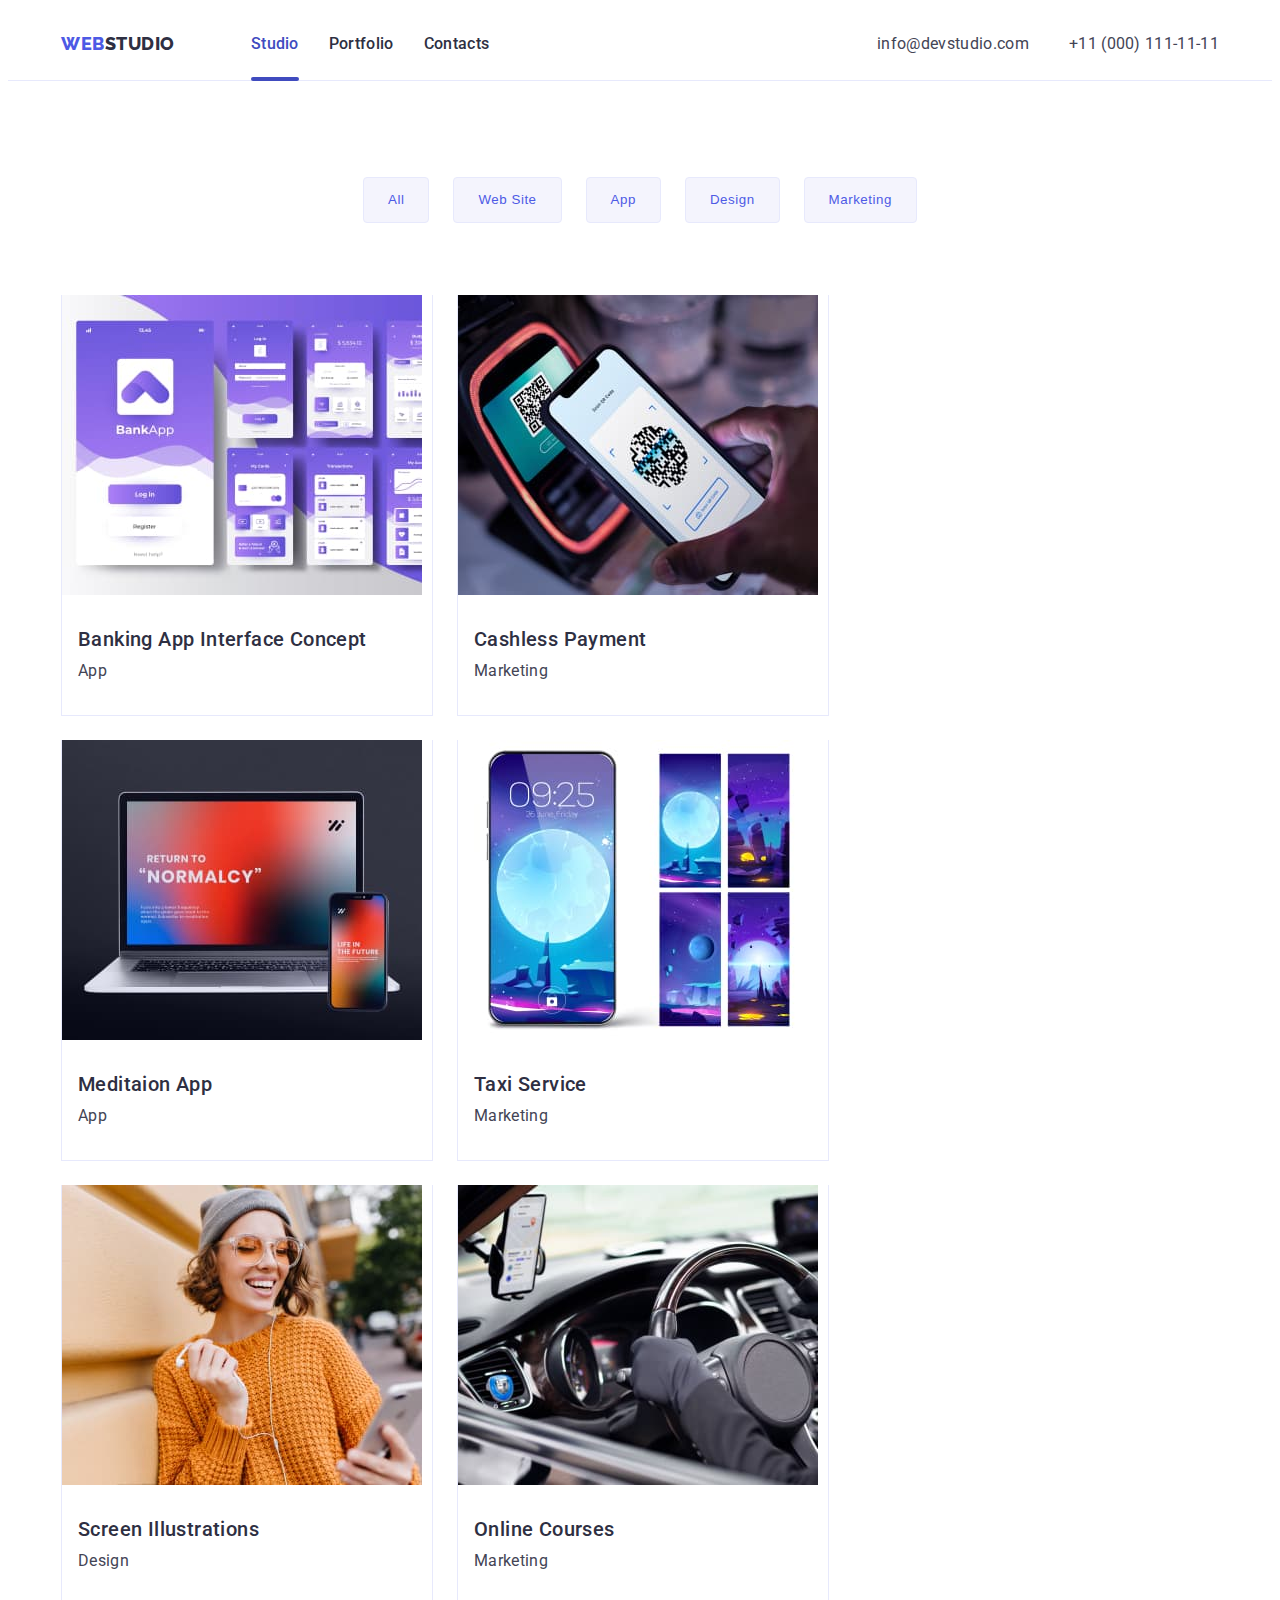
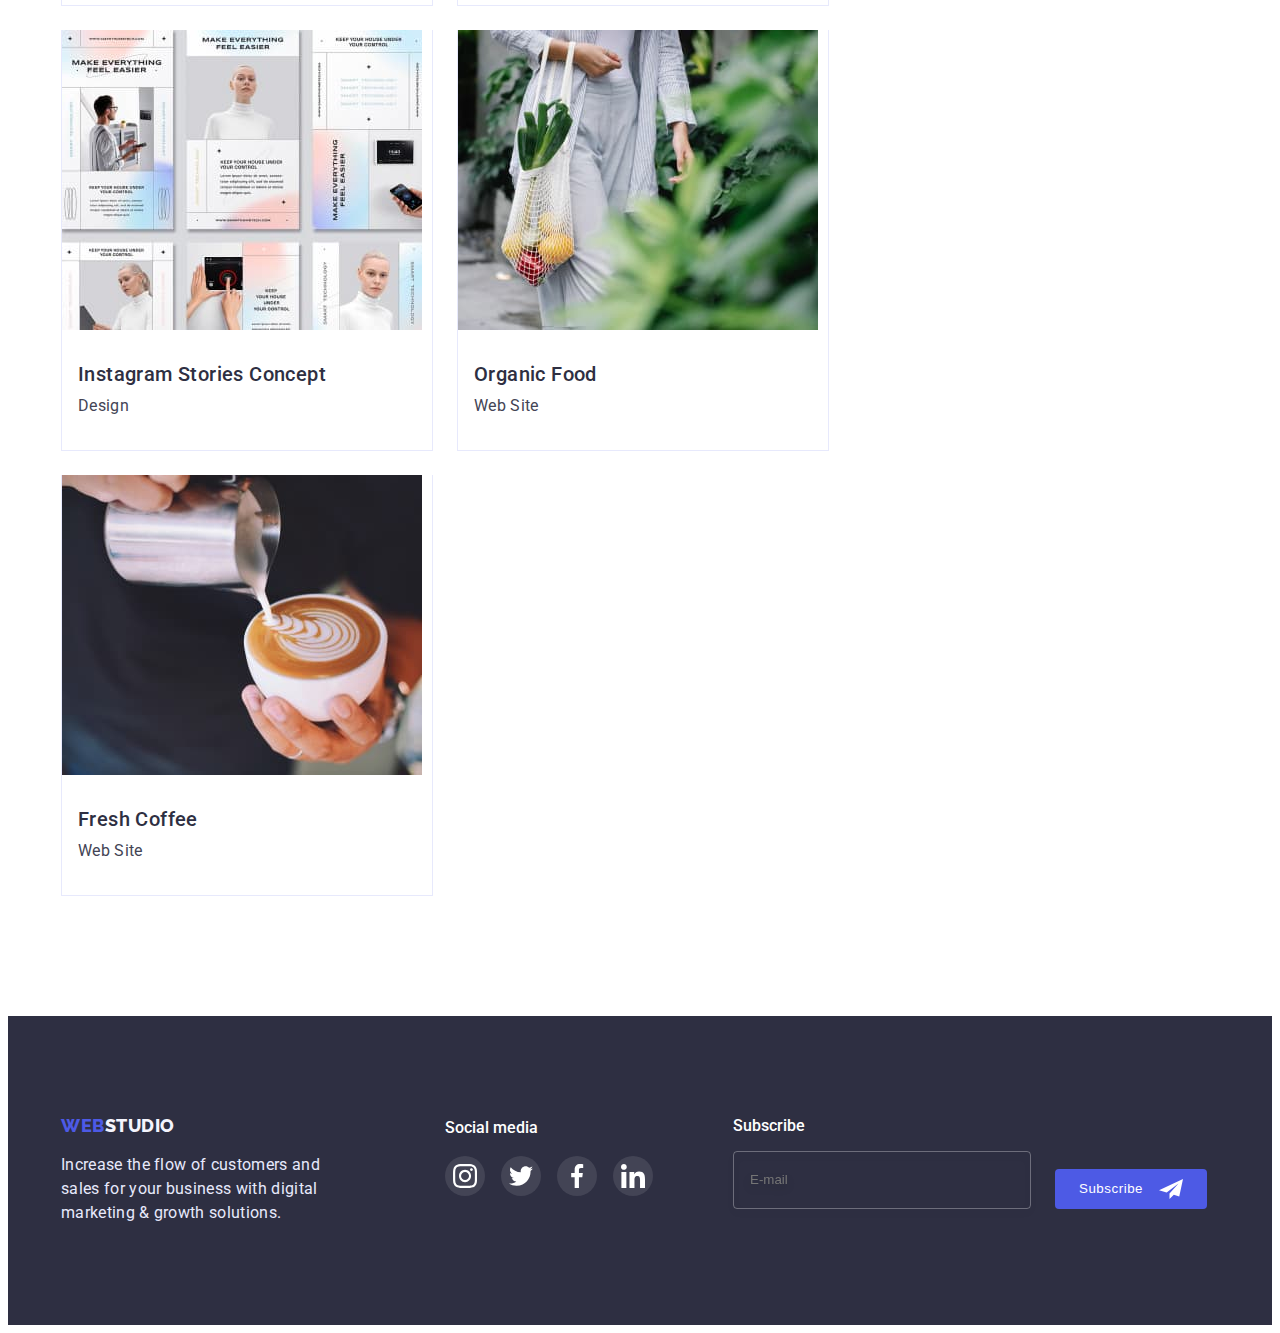
==== portfolio.html @ 4facdc1c "responsive" ====
<!DOCTYPE html>
<html lang="en">
  <head>
    <meta charset="UTF-8" />
    <meta http-equiv="X-UA-Compatible" content="IE=edge" />
    <meta name="viewport" content="width=device-width, initial-scale=1.0" />
    <title>Document</title>
    <!-- MODERN NORMALIZE -->
    <link
      rel="stylesheet"
      href="https://cdnjs.cloudflare.com/ajax/libs/modern-normalize/1.1.0/modern-normalize.min.css"
      integrity="sha512-wpPYUAdjBVSE4KJnH1VR1HeZfpl1ub8YT/NKx4PuQ5NmX2tKuGu6U/JRp5y+Y8XG2tV+wKQpNHVUX03MfMFn9Q=="
      crossorigin="anonymous"
      referrerpolicy="no-referrer"
    />
    <!-- FONTS -->
    <link rel="preconnect" href="https://fonts.googleapis.com" />
    <link rel="preconnect" href="https://fonts.gstatic.com" crossorigin />
    <link
      href="https://fonts.googleapis.com/css2?family=Raleway:wght@800&family=Roboto:wght@400;500;700&display=swap"
      rel="stylesheet"
    />
    <!-- CUSTOM STYLE -->
    <link rel="stylesheet" href="css/style.css" />
  </head>
  <body>
    <!-- Header section -->
    <header class="page-header">
      <div class="header-container container">
        <nav class="page-nav">
          <a class="page-logo link" href="./index.html">
            <span class="page-logo-web">WEB</span>STUDIO
          </a>
          <ul class="menu list">
            <li class="menu-item">
              <a class="menu-link current link" href="./index.html">Studio</a>
            </li>
            <li class="menu-item">
              <a class="menu-link link" href="./portfolio.html">Portfolio</a>
            </li>
            <li class="menu-item">
              <a class="menu-link link" href="">Contacts</a>
            </li>
          </ul>
        </nav>
        <address class="contacts">
          <ul class="contacts-list list">
            <li class="contacts-item">
              <a class="contacts-link link" href="mailto:info@devstudio.com"
                >info@devstudio.com</a
              >
            </li>
            <li class="contacts-item">
              <a class="contacts-link link" href="tel:+110001111111"
                >+11 (000) 111-11-11</a
              >
            </li>
          </ul>
        </address>
        <button
          class="menu-toggle js-open-menu"
          aria-expanded="false"
          aria-controls="mobile-menu"
        >
          <svg class="icon" width="32" height="22">
            <use href="./images/icons.svg#icon-menu-hamburger"></use>
          </svg>
        </button>
      </div>
    </header>
    <!-- Main section -->
    <main>
      <!-- Filters -->
      <section class="filters-menu section">
        <div class="container">
          <h1 class="visually-hidden">Portfolio</h1>
          <ul class="filters-list list">
            <li class="filters-item">
              <button class="filters-btn" type="button">All</button>
            </li>
            <li class="filters-item">
              <button class="filters-btn" type="button">Web Site</button>
            </li>
            <li class="filters-item">
              <button class="filters-btn" type="button">App</button>
            </li>
            <li class="filters-item">
              <button class="filters-btn" type="button">Design</button>
            </li>
            <li class="filters-item">
              <button class="filters-btn" type="button">Marketing</button>
            </li>
          </ul>
          <!-- Portfolio -->
          <ul class="portfolio-list list">
            <li class="portfolio-item">
              <a href="" class="portfolio-link link">
                <div class="portfolio-card-thumb">
                  <img
                    class="portfolio-img"
                    src="./images/row-images/row-1/img-1.jpg"
                    alt="Pages of bank app interface"
                    width="360"
                    height="300"
                  />
                  <p class="overlay-text text">
                    14 Stylish and User-Friendly App Design Concepts · Task
                    Manager App · Calorie Tracker App · Exotic Fruit Ecommerce
                    App · Cloud Storage App
                  </p>
                </div>
                <div class="portfolio-card-content">
                  <h2 class="portfolio-card-heading section-subtitle">
                    Banking App Interface Concept
                  </h2>
                  <p class="portfolio-card-text text">App</p>
                </div>
              </a>
            </li>
            <li class="portfolio-item">
              <a href="" class="portfolio-link link">
                <div class="portfolio-card-thumb">
                  <img
                    class="portfolio-img"
                    src="./images/row-images/row-1/img-2.jpg"
                    alt="Smartphone"
                    width="360"
                    height="300"
                  />
                  <p class="overlay-text text">
                    14 Stylish and User-Friendly App Design Concepts · Task
                    Manager App · Calorie Tracker App · Exotic Fruit Ecommerce
                    App · Cloud Storage App
                  </p>
                </div>
                <div class="portfolio-card-content">
                  <h2 class="portfolio-card-heading section-subtitle">
                    Cashless Payment
                  </h2>
                  <p class="portfolio-card-text text">Marketing</p>
                </div>
              </a>
            </li>
            <li class="portfolio-item">
              <a href="" class="portfolio-link link">
                <div class="portfolio-card-thumb">
                  <img
                    class="portfolio-img"
                    src="./images/row-images/row-1/img-3.jpg"
                    alt="Notebook"
                    width="360"
                    height="300"
                  />
                  <p class="overlay-text text">
                    14 Stylish and User-Friendly App Design Concepts · Task
                    Manager App · Calorie Tracker App · Exotic Fruit Ecommerce
                    App · Cloud Storage App
                  </p>
                </div>
                <div class="portfolio-card-content">
                  <h2 class="portfolio-card-heading section-subtitle">
                    Meditaion App
                  </h2>
                  <p class="portfolio-card-text text">App</p>
                </div>
              </a>
            </li>
            <li class="portfolio-item">
              <a href="" class="portfolio-link link">
                <div class="portfolio-card-thumb">
                  <img
                    class="portfolio-img"
                    src="./images/row-images/row-2/img-1.jpg"
                    alt="The front panel of the car"
                    width="360"
                    height="300"
                  />
                  <p class="overlay-text text">
                    14 Stylish and User-Friendly App Design Concepts · Task
                    Manager App · Calorie Tracker App · Exotic Fruit Ecommerce
                    App · Cloud Storage App
                  </p>
                </div>
                <div class="portfolio-card-content">
                  <h2 class="portfolio-card-heading section-subtitle">
                    Taxi Service
                  </h2>
                  <p class="portfolio-card-text text">Marketing</p>
                </div>
              </a>
            </li>
            <li class="portfolio-item">
              <a href="" class="portfolio-link link">
                <div class="portfolio-card-thumb">
                  <img
                    class="portfolio-img"
                    src="./images/row-images/row-2/img-2.jpg"
                    alt="Screen themes"
                    width="360"
                    height="300"
                  />
                  <p class="overlay-text text">
                    14 Stylish and User-Friendly App Design Concepts · Task
                    Manager App · Calorie Tracker App · Exotic Fruit Ecommerce
                    App · Cloud Storage App
                  </p>
                </div>
                <div class="portfolio-card-content">
                  <h2 class="portfolio-card-heading section-subtitle">
                    Screen Illustrations
                  </h2>
                  <p class="portfolio-card-text text">Design</p>
                </div>
              </a>
            </li>
            <li class="portfolio-item">
              <a href="" class="portfolio-link link">
                <div class="portfolio-card-thumb">
                  <img
                    class="portfolio-img"
                    src="./images/row-images/row-2/img-3.jpg"
                    alt="Girl"
                    width="360"
                    height="300"
                  />
                  <p class="overlay-text text">
                    14 Stylish and User-Friendly App Design Concepts · Task
                    Manager App · Calorie Tracker App · Exotic Fruit Ecommerce
                    App · Cloud Storage App
                  </p>
                </div>
                <div class="portfolio-card-content">
                  <h2 class="portfolio-card-heading section-subtitle">
                    Online Courses
                  </h2>
                  <p class="portfolio-card-text text">Marketing</p>
                </div>
              </a>
            </li>
            <li class="portfolio-item">
              <a href="" class="portfolio-link link">
                <div class="portfolio-card-thumb">
                  <img
                    class="portfolio-img"
                    src="./images/row-images/row-3/img-1.jpg"
                    alt="Instagram Stories Concept"
                    width="360"
                    height="300"
                  />
                  <p class="overlay-text text">
                    14 Stylish and User-Friendly App Design Concepts · Task
                    Manager App · Calorie Tracker App · Exotic Fruit Ecommerce
                    App · Cloud Storage App
                  </p>
                </div>
                <div class="portfolio-card-content">
                  <h2 class="portfolio-card-heading section-subtitle">
                    Instagram Stories Concept
                  </h2>
                  <p class="portfolio-card-text text">Design</p>
                </div>
              </a>
            </li>
            <li class="portfolio-item">
              <a href="" class="portfolio-link link">
                <div class="portfolio-card-thumb">
                  <img
                    class="portfolio-img"
                    src="./images/row-images/row-3/img-2.jpg"
                    alt="Woman with groceries"
                    width="360"
                    height="300"
                  />
                  <p class="overlay-text text">
                    14 Stylish and User-Friendly App Design Concepts · Task
                    Manager App · Calorie Tracker App · Exotic Fruit Ecommerce
                    App · Cloud Storage App
                  </p>
                </div>
                <div class="portfolio-card-content">
                  <h2 class="portfolio-card-heading section-subtitle">
                    Organic Food
                  </h2>
                  <p class="portfolio-card-text text">Web Site</p>
                </div>
              </a>
            </li>
            <li class="portfolio-item">
              <a href="" class="portfolio-link link">
                <div class="portfolio-card-thumb">
                  <img
                    class="portfolio-img"
                    src="./images/row-images/row-3/img-3.jpg"
                    alt="Latte art"
                    width="360"
                    height="300"
                  />
                  <p class="overlay-text text">
                    14 Stylish and User-Friendly App Design Concepts · Task
                    Manager App · Calorie Tracker App · Exotic Fruit Ecommerce
                    App · Cloud Storage App
                  </p>
                </div>
                <div class="portfolio-card-content">
                  <h2 class="portfolio-card-heading section-subtitle">
                    Fresh Coffee
                  </h2>
                  <p class="portfolio-card-text text">Web Site</p>
                </div>
              </a>
            </li>
          </ul>
        </div>
      </section>
    </main>
    <!-- Footer section -->
    <footer class="footer">
      <div class="footer-section container">
        <div class="logo">
          <a class="footer-logo link" href="./index.html">
            <span class="footer-logo-web">WEB</span>STUDIO
          </a>
          <p class="footer-text">
            Increase the flow of customers and sales for your business with
            digital marketing & growth solutions.
          </p>
        </div>
        <div class="social-media">
          <h2 class="footer-subheader">Social media</h2>
          <ul class="footer-list list">
            <li class="footer-item">
              <a class="footer-link link" href="">
                <svg class="footer-icon" width="24" height="24">
                  <use href="./images/icons.svg#icon-instagram"></use>
                </svg>
              </a>
            </li>
            <li class="footer-item">
              <a class="footer-link link" href="">
                <svg class="footer-icon" width="24" height="24">
                  <use href="./images/icons.svg#icon-twitter"></use>
                </svg>
              </a>
            </li>
            <li class="footer-item">
              <a class="footer-link link" href="">
                <svg class="footer-icon" width="24" height="24">
                  <use href="./images/icons.svg#icon-facebook"></use>
                </svg>
              </a>
            </li>
            <li class="footer-item">
              <a class="footer-link link" href="">
                <svg class="footer-icon" width="24" height="24">
                  <use href="./images/icons.svg#icon-linkedin"></use>
                </svg>
              </a>
            </li>
          </ul>
        </div>
        <div class="subscribe">
          <form class="footer-form">
            <label class="footer-label" for="footer-email"
              >Subscribe
              <input
                class="footer-input"
                type="text"
                name="email"
                placeholder="E-mail"
                id="footer-email"
              />
            </label>
            <button class="footer-submit" type="submit">
              Subscribe
              <svg class="footer-submit-icon" width="24" height="24">
                <use href="./images/icons.svg#icon-telegram"></use>
              </svg>
            </button>
          </form>
        </div>
      </div>
    </footer>
  </body>
</html>
---- css/style.css ----
:root {
  --primary-brand: #4d5ae5;
  --pressed-state: #404bbf;
  --dark: #2e2f42;
  --success: #31d0aa;
  --success-75: hsla(166, 63%, 50%, 75%);
  --success-50: hsla(166, 63%, 50%, 50%);
  --success-10: hsla(166, 63%, 50%, 10%);
  --text: #434455;
  --subtle-text: #8e8f99;
  --accent: #e7e9fc;
  --light: #f4f4fd;
  --modal-overlay: #2e2f4266;
  --hero-background: #2e2f42b2;
  --white: #ffffff;
  --card-set-gap: 24px;
  --transition-duration: 250ms;
  --transition-timing-function: cubic-bezier(0.4, 0, 0.2, 1);
  --mb-screen: 480px;
  --tb-screen: 768px;
  --dt-screen: 1200px;
}

/**
  |============================
  | reset start
  |============================
*/

h1,
h2,
h3,
h4,
h5,
h6,
p {
  margin: 0;
}

ul,
ol {
  margin-top: 0;
  margin-bottom: 0;
  padding-left: 0;
}

img {
  display: block;
  max-width: 100%;
  height: auto;

  object-fit: cover;
  object-position: center;
}

.visually-hidden {
  position: absolute;
  width: 1px;
  height: 1px;
  margin: -1px;
  border: 0;
  padding: 0;
  white-space: nowrap;
  clip-path: inset(100%);
  clip: rect(0 0 0 0);
  overflow: hidden;
}

/**
  |============================
  | reset end
  |============================
*/

.section {
  padding-top: 96px;
  padding-bottom: 96px;
}

@media screen and (min-width: 1200px) {
  .section {
    padding-top: 120px;
    padding-bottom: 120px;
  }
}

.container {
  min-width: 320px;
  max-width: 428px;
  padding: 0 15px;
  margin: 0 auto;
}

@media screen and (min-width: 768px) {
  .container {
    max-width: 768px;
  }
}

@media screen and (min-width: 1200px) {
  .container {
    max-width: 1158px;
  }
}
.list {
  list-style: none;
}

.link {
  text-decoration: none;
}

body {
  font-family: "Roboto", sans-serif;
  color: var(--text);
  background-color: var(--white);
  font-size: 16px;
}

/**
  |============================
  | Header section
  |============================
*/

.page-header {
  border-bottom: 1px solid #e7e9fc;
}

.header-container {
  display: flex;
  align-items: center;
}

.page-nav {
  display: flex;
  align-items: center;
  margin-right: auto;
}

.page-logo {
  font-family: "Raleway", sans-serif;
  font-weight: 800;
  font-size: 18px;
  line-height: 1.16;

  letter-spacing: 0.03em;
  text-transform: uppercase;
  margin-right: 76px;

  color: var(--dark);
}

@media screen and (min-width: 768px) and (max-width: 1199px) {
  .page-logo {
    margin-right: 120px;
  }
}

@media screen and (min-width: 1200px) {
  .page-logo {
    line-height: calc(24 / 18);
  }
}

.page-logo-web {
  color: var(--primary-brand);
}

.menu {
  display: flex;
  gap: 30px;
}

@media screen and (min-width: 768px) and (max-width: 1199px) {
  .menu {
    gap: 40px;
  }
}

.menu-link {
  position: relative;
  display: block;
  padding-top: 24px;
  padding-bottom: 24px;
  font-weight: 500;

  line-height: 1.5;

  letter-spacing: 0.02em;

  color: var(--dark);

  transition: color var(--transition-duration) var(--transition-timing-function);
}
.menu-link:focus,
.menu-link:hover {
  color: var(--pressed-state);
}

.menu-link.current {
  color: var(--pressed-state);
}

.menu-link.current::after {
  content: "";
  position: absolute;
  display: block;

  width: 100%;
  height: 4px;
  bottom: -1px;

  background-color: var(--pressed-state);
  border-radius: 2px;
}

@media screen and (max-width: 767px) {
  .menu {
    display: none;
  }
  .contacts {
    display: none;
  }
}

.contacts-list {
  display: flex;
  align-items: center;
  /* gap: 40px; */
}

@media screen and (min-width: 768px) and (max-width: 1199px) {
  .contacts-list {
    flex-direction: column;
    gap: 4px;
  }
}

@media screen and (min-width: 1200px) {
  .contacts-list {
    display: flex;
    align-items: center;
    gap: 40px;
  }
}

.contacts-link {
  line-height: 1.5;
  font-style: normal;

  letter-spacing: 0.02em;

  color: var(--text);
  transition: color var(--transition-duration) var(--transition-timing-function);
}

@media screen and (min-width: 768px) and (max-width: 1199px) {
  .contacts-link {
    font-size: 12px;
    line-height: 1.33;
    letter-spacing: 0.04em;
  }
}

.contacts-link:focus,
.contacts-link:hover {
  color: var(--pressed-state);
}

/**
  |============================
  | Hero section
  |============================
*/

.hero {
  max-width: 428px;
  margin-left: auto;
  margin-right: auto;
  background-image: linear-gradient(
      rgba(46, 47, 66, 0.7),
      rgba(46, 47, 66, 0.7)
    ),
    url(../images/hero/people-office_mb@1x.jpg);
  background-position: center;
  background-repeat: no-repeat;
  background-size: cover;
  padding: 112px 0;
  text-align: center;
}

@media (min-device-pixel-ratio: 2),
  (min-resolution: 192dpi),
  (min-resolution: 2dppx) {
  .hero {
    background-image: linear-gradient(
        rgba(46, 47, 66, 0.7),
        rgba(46, 47, 66, 0.7)
      ),
      url(../images/hero/people-office_mb@2x.jpg);
  }
}

@media screen and (min-width: 481px) {
  .hero {
    background-image: linear-gradient(
        rgba(46, 47, 66, 0.7),
        rgba(46, 47, 66, 0.7)
      ),
      url(../images/hero/people-office_tb@1x.jpg);
  }
  @media (min-device-pixel-ratio: 2),
    (min-resolution: 192dpi),
    (min-resolution: 2dppx) {
    .hero {
      background-image: linear-gradient(
          rgba(46, 47, 66, 0.7),
          rgba(46, 47, 66, 0.7)
        ),
        url(../images/hero/people-office_tb@2x.jpg);
    }
  }
}

@media screen and (min-width: 769px) {
  .hero {
    background-image: linear-gradient(
        rgba(46, 47, 66, 0.7),
        rgba(46, 47, 66, 0.7)
      ),
      url(../images/hero/people-office_dt@1x.jpg);
  }
  @media (min-device-pixel-ratio: 2),
    (min-resolution: 192dpi),
    (min-resolution: 2dppx) {
    .hero {
      background-image: linear-gradient(
          rgba(46, 47, 66, 0.7),
          rgba(46, 47, 66, 0.7)
        ),
        url(../images/hero/people-office_dt@2x.jpg);
    }
  }
}

@media screen and (min-width: 768px) {
  .hero {
    max-width: 768px;
    padding-bottom: 108px;
  }
}

@media screen and (min-width: 1200px) {
  .hero {
    max-width: 1440px;
    padding: 188px 0;
  }
}

.hero-title {
  font-weight: 700;
  font-size: 36px;
  line-height: 1.11;

  text-align: center;
  letter-spacing: 0.02em;
  text-transform: capitalize;

  margin: 0 auto;
  margin-bottom: 72px;

  color: var(--white);
}

@media screen and (min-width: 768px) {
  .hero-title {
    font-weight: 700;
    font-size: 56px;
    line-height: 1.07;
    margin: auto;

    text-transform: none;

    margin-bottom: 40px;
  }
}

@media screen and (min-width: 1200px) {
  .hero-title {
    margin-bottom: 48px;
  }
}

.modal-btn {
  padding: 16px 32px;
  font-weight: 500;
  line-height: 1.5;
  letter-spacing: 0.04em;

  color: var(--white);

  background-color: var(--primary-brand);
  box-shadow: 0px 4px 4px rgba(0, 0, 0, 0.15);
  border-radius: 4px;
  border: none;

  cursor: pointer;

  transition: background-color var(--transition-duration)
    var(--transition-timing-function);
}

.modal-btn:hover {
  background-color: var(--pressed-state);
}

/**
  |============================
  | Services section
  |============================
*/

.services {
  padding-bottom: 96px;
}

@media screen and (min-width: 1200px) {
  .services {
    padding-bottom: 0;
  }
}

@media screen and (min-width: 768px) {
  .services-list {
    display: flex;
    flex-wrap: wrap;
    row-gap: 72px;
    column-gap: 24px;
  }
}

@media screen and (min-width: 1200px) {
  .services-list {
    display: flex;
    gap: 24px;
  }
}

.services-item:not(:last-child) {
  margin-bottom: 72px;
}

@media screen and (min-width: 768px) {
  .services-item {
    flex-basis: calc((100% - 24px) / 2);
  }
}
@media screen and (min-width: 1200px) {
  .services-item {
    flex-basis: calc((100% - 72px) / 4);
  }
}

.section-subtitle {
  font-weight: 700;
  font-size: 36px;
  line-height: 1.11;

  text-align: center;
  letter-spacing: 0.02em;
  text-transform: capitalize;

  margin-bottom: 8px;

  color: var(--dark);
}

@media screen and (min-width: 1200px) {
  .section-subtitle {
    font-weight: 500;
    font-size: 20px;
    line-height: 1.2;

    text-align: start;
    text-transform: none;
  }
}

.text {
  font-weight: 500;
  line-height: 1.5;

  letter-spacing: 0.02em;
}

@media screen and (min-width: 1200px) {
  .text {
    font-weight: normal;
  }
}

.services-icon {
  display: none;
}

@media screen and (min-width: 1200px) {
  .services-icon {
    display: flex;
    align-items: center;
    justify-content: center;
    background-color: var(--light);
    height: 112px;
    border-radius: 4px;
    margin-bottom: 8px;
    text-align: center;
  }
}

/**
  |============================
  | Gallery section
  |============================
*/

.gallery {
  display: none;
}

@media screen and (min-width: 1200px) {
  .gallery {
    display: block;
  }
}

.section-header {
  font-size: 36px;
  line-height: 1.11;

  text-align: center;
  letter-spacing: 0.02em;
  text-transform: capitalize;

  margin-bottom: 72px;

  color: var(--dark);
}

.gallery-list {
  display: flex;
  gap: 24px;
}

/**
  |============================
  | Team section
  |============================
*/

.team {
  padding-bottom: 128px;
  background: var(--light);
}

.team-list {
  padding: 0;
  margin: 0;
}

@media screen and (min-width: 768px) {
  .team-list {
    display: flex;
    flex-wrap: wrap;
    justify-content: center;
    margin-left: calc(-1 * var(--card-set-gap));
    margin-top: calc(-1 * var(--card-set-gap));
  }
}

.team-item {
  background: var(--white);
  box-shadow: 0px 1px 6px rgba(46, 47, 66, 0.08),
    0px 1px 1px rgba(46, 47, 66, 0.16), 0px 2px 1px rgba(46, 47, 66, 0.08);
  border-radius: 0px 0px 4px 4px;
}

@media screen and (max-width: 767px) {
  .team-item {
    margin: 0 auto;
    max-width: 264px;
  }
  .team-item:not(:last-child) {
    margin-bottom: 72px;
  }
}

@media screen and (min-width: 768px) {
  .team-item {
    flex-basis: calc(100% / - var(--card-set-gap));
    margin-left: var(--card-set-gap);
    margin-top: var(--card-set-gap);
  }
}

@media screen and (min-width: 1200px) {
  .team-item {
    flex-basis: calc(100% / 4 - var(--card-set-gap));
    margin-left: var(--card-set-gap);
    margin-top: var(--card-set-gap);
  }
}

.team-card-content {
  text-align: center;
  padding: 32px 16px;
}

.team-card-heading {
  font-weight: 500;
  font-size: 20px;
  line-height: 1.2;
  margin-bottom: 8px;

  letter-spacing: 0.02em;

  color: var(--dark);
}

.team-card-text {
  margin-bottom: 8px;
}

.social-list {
  display: flex;
  gap: 24px;
  justify-content: center;
}

.social-link {
  display: flex;
  justify-content: center;
  align-items: center;
  width: 40px;
  height: 40px;
  background-color: #4d5ae5;
  border-radius: 50%;

  transition: background-color var(--transition-duration)
    var(--transition-timing-function);
}

.social-link:hover,
.social-link:focus {
  background-color: #404bbf;
}

.social-icon {
  fill: white;
}

/**
  |============================
  | Customers section
  |============================
*/

.customers-list {
  display: flex;
  flex-wrap: wrap;
  column-gap: 24px;
  justify-content: center;
}

@media screen and (max-width: 1199px) {
  .customers-list {
    row-gap: 72px;
  }
}

@media screen and (max-width: 767px) {
  .customers-list {
    column-gap: 16px;
  }
}
.customers-item {
  width: calc((100% - 16px) / 2);
}

@media screen and (min-width: 768px) {
  .customers-item {
    width: calc((100% - 232px) / 3);
  }
}

@media screen and (min-width: 1200px) {
  .customers-item {
    width: calc((100% - 120px) / 6);
  }
}

.customers-link {
  display: flex;
  justify-content: center;
  align-items: center;
  height: 88px;

  border: 1px solid #8e8f99;
  border-radius: 4px;

  fill: #8e8f99;

  transition: fill var(--transition-duration) var(--transition-timing-function),
    border var(--transition-duration) var(--transition-timing-function);
}

.customers-link:focus,
.customers-link:hover {
  fill: #404bbf;
  border: 1px solid #404bbf;
}

/**
  |============================
  | Footer section
  |============================
*/
.footer {
  background: var(--dark);
}

@media screen and (max-width: 767px) {
  .footer {
    padding: 96px 0;
  }
  .logo {
    display: flex;
    flex-direction: column;
    align-items: center;

    margin-bottom: 72px;
  }
  .social-media {
    display: flex;
    flex-direction: column;
    align-items: center;
    margin-bottom: 72px;
  }
  .subscribe {
    display: flex;
    flex-direction: column;
    align-items: center;
  }
  .footer-form {
    display: flex;
    align-items: center;
    flex-direction: column;
    width: 100%;
  }
  .footer-label {
    display: flex;
    flex-direction: column;
    align-items: center;
    width: 100%;
    margin-bottom: 16px;

    font-weight: 500;

    color: var(--white);
  }
  .footer-input {
    width: 100%;
    margin-top: 16px;
    margin-left: auto;
    margin-right: auto;
  }
}

@media screen and (min-width: 768px) {
  .footer {
    padding: 100px 0;
  }
  .footer-section {
    display: flex;
  }
  .logo {
    margin-right: 120px;
  }
  .social-media {
    margin-right: 80px;
  }
  .footer-form {
    display: flex;
    align-items: end;
  }
  .footer-label {
    display: flex;
    flex-direction: column;
    gap: 16px;

    font-weight: 500;

    color: var(--white);
  }
  .footer-input {
    width: 264px;
  }
}

@media screen and (min-width: 768px) and (max-width: 1199px) {
  .footer {
    padding: 96px 0;
  }
  .footer-section {
    flex-wrap: wrap;
  }
  .logo {
    margin-right: 24px;
    margin-left: 93px;
    margin-bottom: 72px;
  }
  .subscribe {
    margin-left: 93px;
  }
}

.footer-logo {
  font-family: "Raleway", sans-serif;
  font-weight: 800;
  font-size: 18px;
  line-height: 1.16;

  margin-bottom: 16px;

  display: block;
  letter-spacing: 0.03em;
  text-transform: uppercase;

  color: var(--light);
}

.footer-logo-web {
  color: var(--primary-brand);
}

.footer-text {
  line-height: 1.5;
  width: 264px;

  letter-spacing: 0.02em;

  color: var(--accent);
}

.footer-subheader {
  font-family: "Roboto";
  font-style: normal;
  font-weight: 500;
  font-size: 16px;
  line-height: 24px;

  color: var(--white);

  margin-bottom: 16px;
}

.footer-list {
  display: flex;
  gap: 16px;
  justify-content: center;
}

.footer-link {
  display: flex;
  justify-content: center;
  align-items: center;
  width: 40px;
  height: 40px;
  background-color: #ffffff1a;
  border-radius: 50%;

  transition: background-color var(--transition-duration)
    var(--transition-timing-function);
}

.footer-link:hover,
.footer-link:focus {
  background-color: #31d0aa;
}

.footer-icon {
  fill: white;
}

.footer-input {
  background-color: transparent;
  height: 40px;
  padding: 8px 16px;
  margin-right: 24px;

  color: var(--white);

  border: 1px solid rgba(255, 255, 255, 0.3);
  filter: drop-shadow(0px 4px 4px rgba(0, 0, 0, 0.15));
  border-radius: 4px;

  outline: none;
}

.footer-submit {
  display: flex;
  flex-direction: row;
  justify-content: center;
  align-items: center;
  gap: 16px;

  cursor: pointer;

  font-weight: 500;
  letter-spacing: 0.04em;
  color: var(--white);
  text-align: center;
  border: none;
  border-radius: 4px;
  padding: 8px 24px;
  background-color: var(--primary-brand);

  transition: background-color var(--transition-duration)
    var(--transition-timing-function);
}

.footer-submit:hover {
  background-color: var(--pressed-state);
}

/**
  |============================
  | BACKDROP
  |============================
*/

.backdrop {
  position: fixed;
  top: 0;
  left: 0;
  background-color: rgba(46, 47, 66, 0.4);
  width: 100%;
  height: 100%;

  opacity: 1;
  visibility: visible;
  transition: opacity var(--transition-duration)
      var(--transition-timing-function),
    visibility var(--transition-duration) var(--transition-timing-function);
}

.backdrop.is-hidden {
  visibility: hidden;
  opacity: 0;
  pointer-events: none;
}

.backdrop.is-hidden .modal {
  transform: translate(-50%, -50%) scale(0.5);
}

.modal {
  position: absolute;
  top: 50%;
  left: 50%;
  transform: translate(-50%, -50%) scale(1);

  transition: transform var(--transition-duration)
    var(--transition-timing-function);
  padding: 72px 24px 24px;

  width: 408px;
  height: 584px;

  background: #fcfcfc;
  box-shadow: 0px 1px 1px rgba(0, 0, 0, 0.14), 0px 1px 3px rgba(0, 0, 0, 0.12),
    0px 2px 1px rgba(0, 0, 0, 0.2);
  border-radius: 4px;
}

.modal-btn-icon {
  position: absolute;
  top: 24px;
  right: 24px;

  display: flex;
  justify-content: center;
  align-items: center;
  margin-left: auto;

  margin-bottom: 24px;

  cursor: pointer;

  width: 24px;
  height: 24px;

  background: #e7e9fc;
  border: 1px solid rgba(0, 0, 0, 0.1);
  border-radius: 50%;

  transition: background-color var(--transition-duration)
      var(--transition-timing-function),
    fill var(--transition-duration) var(--transition-timing-function);
}

.modal-btn-icon:hover {
  background-color: var(--pressed-state);
  fill: var(--white);
}

.modal-text {
  font-weight: 500;
  text-align: center;

  margin-bottom: 14px;

  color: var(--dark);
}

.form-field {
  position: relative;
  display: flex;
  flex-direction: column;

  margin-bottom: 8px;
}

.form-label {
  font-size: 12px;
  line-height: 1.33;
  letter-spacing: 0.04em;

  color: var(--subtle-text);

  margin-bottom: 4px;
}

.form-input {
  border: 1px solid #21212133;
  border-radius: 4px;
  padding: 8px 38px;
  outline: none;

  transition: border var(--transition-duration)
    var(--transition-timing-function);
}

.form-icon {
  position: absolute;
  top: 50%;
  left: 16px;

  transition: fill var(--transition-duration) var(--transition-timing-function);
}

.form-field:focus-within .form-input {
  border: 1px solid #4d5ae5;
}
.form-field:focus-within .form-icon {
  fill: #4d5ae5;
}

textarea {
  resize: none;
}

.form-textarea {
  margin-bottom: 16px;
}

.textarea {
  padding: 8px 16px;

  border: 1px solid #21212133;
  border-radius: 4px;
}

.privacy-policy {
  display: flex;
  align-items: center;
  color: #757575;

  margin-bottom: 24px;
}
.checkbox-icon {
  display: inline-block;
  width: 16px;
  height: 16px;
  border: 1.25px solid var(--dark);
  border-radius: 2px;

  margin-right: 8px;
}

.checkbox:checked + .checkbox-icon {
  border-color: var(--pressed-state);
  background-color: var(--pressed-state);
  background-image: url(../images/icon/сheckbox.svg);
  background-size: contain;
  background-origin: border-box;
}

.form-link {
  color: var(--primary-brand);
}

.submit-btn {
  display: block;
  margin-right: auto;
  margin-left: auto;

  min-width: 169px;

  font-weight: 500;
  line-height: 1.5;
  letter-spacing: 0.04em;

  color: var(--white);

  background-color: var(--primary-brand);
  box-shadow: 0px 4px 4px rgba(0, 0, 0, 0.15);
  border-radius: 4px;
  border: none;

  transition: background-color var(--transition-duration)
    var(--transition-timing-function);

  cursor: pointer;

  padding: 16px 32px;
}

.submit-btn:hover {
  background-color: var(--pressed-state);
}

/**
  |============================
  | Mobile Menu
  |============================
*/

.menu-toggle {
  min-height: 40px;
  min-width: 40px;
  display: flex;
  align-items: center;
  justify-content: center;

  margin: 0;
  padding: 0;
  background-color: transparent;
  cursor: pointer;
  border: none;
  border-radius: 50%;
  outline: none;
}

.menu-close-btn {
  position: absolute;
  top: 24px;
  right: 24px;
  display: flex;
  justify-content: center;
  align-items: center;
  margin-left: auto;

  margin-bottom: 24px;

  cursor: pointer;

  width: 24px;
  height: 24px;

  background: #e7e9fc;
  border: 1px solid rgba(0, 0, 0, 0.1);
  border-radius: 50%;

  transition: background-color var(--transition-duration)
      var(--transition-timing-function),
    fill var(--transition-duration) var(--transition-timing-function);
}

@media (min-width: 768px) {
  .menu-toggle {
    display: none;
  }
}

.menu-toggle:hover,
.menu-toggle:focus {
  background-color: rgba(0, 0, 0, 0.1);
}

.menu-container {
  display: flex;
  flex-direction: column;
  position: fixed;
  top: 0;
  left: 0;
  width: 100vw;
  height: 100vh;
  padding-top: 80px;
  padding-left: 40px;
  background-color: var(--white);
  z-index: 999;

  transform: translateX(100%);
  transition: transform 250ms ease-in-out;
}

.menu-container.is-open {
  transform: translateX(0);
}

.menu-container .menu-toggle {
  position: absolute;
  top: 24px;
  right: 24px;
  color: var(--dark);
}

.mobile-menu {
  display: flex;
  flex-direction: column;
  gap: 40px;
}

.mobile-menu-link {
  position: relative;
  display: block;

  font-weight: 700;
  font-size: 36px;
  line-height: 1.11;

  letter-spacing: 0.02em;
  text-transform: capitalize;

  color: var(--dark);

  transition: color var(--transition-duration) var(--transition-timing-function);
}
.mobile-menu-link:focus,
.mobile-menu-link:hover {
  color: var(--pressed-state);
}

.mobile-menu-link.current {
  color: var(--pressed-state);
}

.mobile-contacts-list {
  display: flex;
  flex-direction: column;
  gap: 40px;
  margin-bottom: 48px;
}

.mobile-contacts-link {
  font-weight: 500;
  font-size: 20px;
  line-height: 1.2;

  letter-spacing: 0.02em;

  color: var(--text);
  transition: color var(--transition-duration) var(--transition-timing-function);
}

.tel {
  font-weight: 600;
  font-size: 36px;
  line-height: 1.11;

  text-transform: capitalize;
}
.mobile-contacts-link:focus,
.mobile-contacts-link:hover {
  color: var(--pressed-state);
}

.mobile-social-list {
  display: flex;
  gap: 56px;
  margin-right: auto;
  margin-left: auto;
  justify-content: center;
  margin-bottom: 40px;
}

.mobile-social-link {
  display: flex;
  justify-content: center;
  align-items: center;
  width: 40px;
  height: 40px;
  background-color: #4d5ae5;
  border-radius: 50%;

  transition: background-color var(--transition-duration)
    var(--transition-timing-function);
}

.mobile-social-link:hover,
.mobile-social-link:focus {
  background-color: #404bbf;
}

.mobile-social-icon {
  fill: white;
}

.mobile-menu-blocks {
  margin-top: auto;
}
/**
  |============================
  | Portfolio
  |============================
*/

.filters-menu {
  padding-top: 96px;
}

@media screen and (min-width: ) {
}

.filters-list {
  display: flex;
  gap: 24px;
  justify-content: center;
  margin-bottom: 72px;
}

.filters-btn {
  padding: 12px 24px;
  font-weight: 500;

  line-height: 1.5;

  display: flex;
  align-items: center;
  text-align: center;
  letter-spacing: 0.04em;

  color: #4d5ae5;
  background-color: #f4f4fd;
  border: 1px solid #e7e9fc;
  border-radius: 4px;

  cursor: pointer;

  transition: color var(--transition-duration) var(--transition-timing-function),
    background-color var(--transition-duration)
      var(--transition-timing-function),
    box-shadow var(--transition-duration) var(--transition-timing-function);
}
.filters-btn:hover,
.filters-btn:focus {
  color: #ffffff;
  background-color: #404bbf;
  box-shadow: 0px 3px 1px rgba(0, 0, 0, 0.1), 0px 2px 1px rgba(0, 0, 0, 0.08),
    0px 2px 2px rgba(0, 0, 0, 0.12);
}

.portfolio-list {
  padding: 0;
  margin: 0;
  list-style: none;

  display: flex;
  flex-wrap: wrap;
  margin-left: calc(-1 * var(--card-set-gap));
  margin-top: calc(-1 * var(--card-set-gap));
}

.portfolio-item {
  flex-basis: calc(100% / 3 - var(--card-set-gap));
  margin-left: var(--card-set-gap);
  margin-top: var(--card-set-gap);
  border: 1px solid #e7e9fc;
  border-top: none;

  transition: box-shadow var(--transition-duration)
    var(--transition-timing-function);
}

.portfolio-item:hover {
  box-shadow: 0px 1px 6px rgba(46, 47, 66, 0.08);
}

.portfolio-card-content {
  text-align: left;
  padding: 32px 16px;
}

.portfolio-card-heading {
  margin-bottom: 8px;
}

.portfolio-card-text {
  color: var(--text);
  line-height: 1.5;

  letter-spacing: 0.02em;
}

.portfolio-card-thumb {
  position: relative;
  overflow: hidden;
}

.overlay-text {
  position: absolute;
  top: 0;
  left: 0;
  width: 100%;
  height: 100%;

  color: var(--light);
  background-color: var(--primary-brand);

  padding: 40px 32px 0 32px;

  transform: translateY(101%);
  transition: transform var(--transition-duration)
    var(--transition-timing-function);
}

.portfolio-link:hover .overlay-text {
  transform: translateY(0);
}
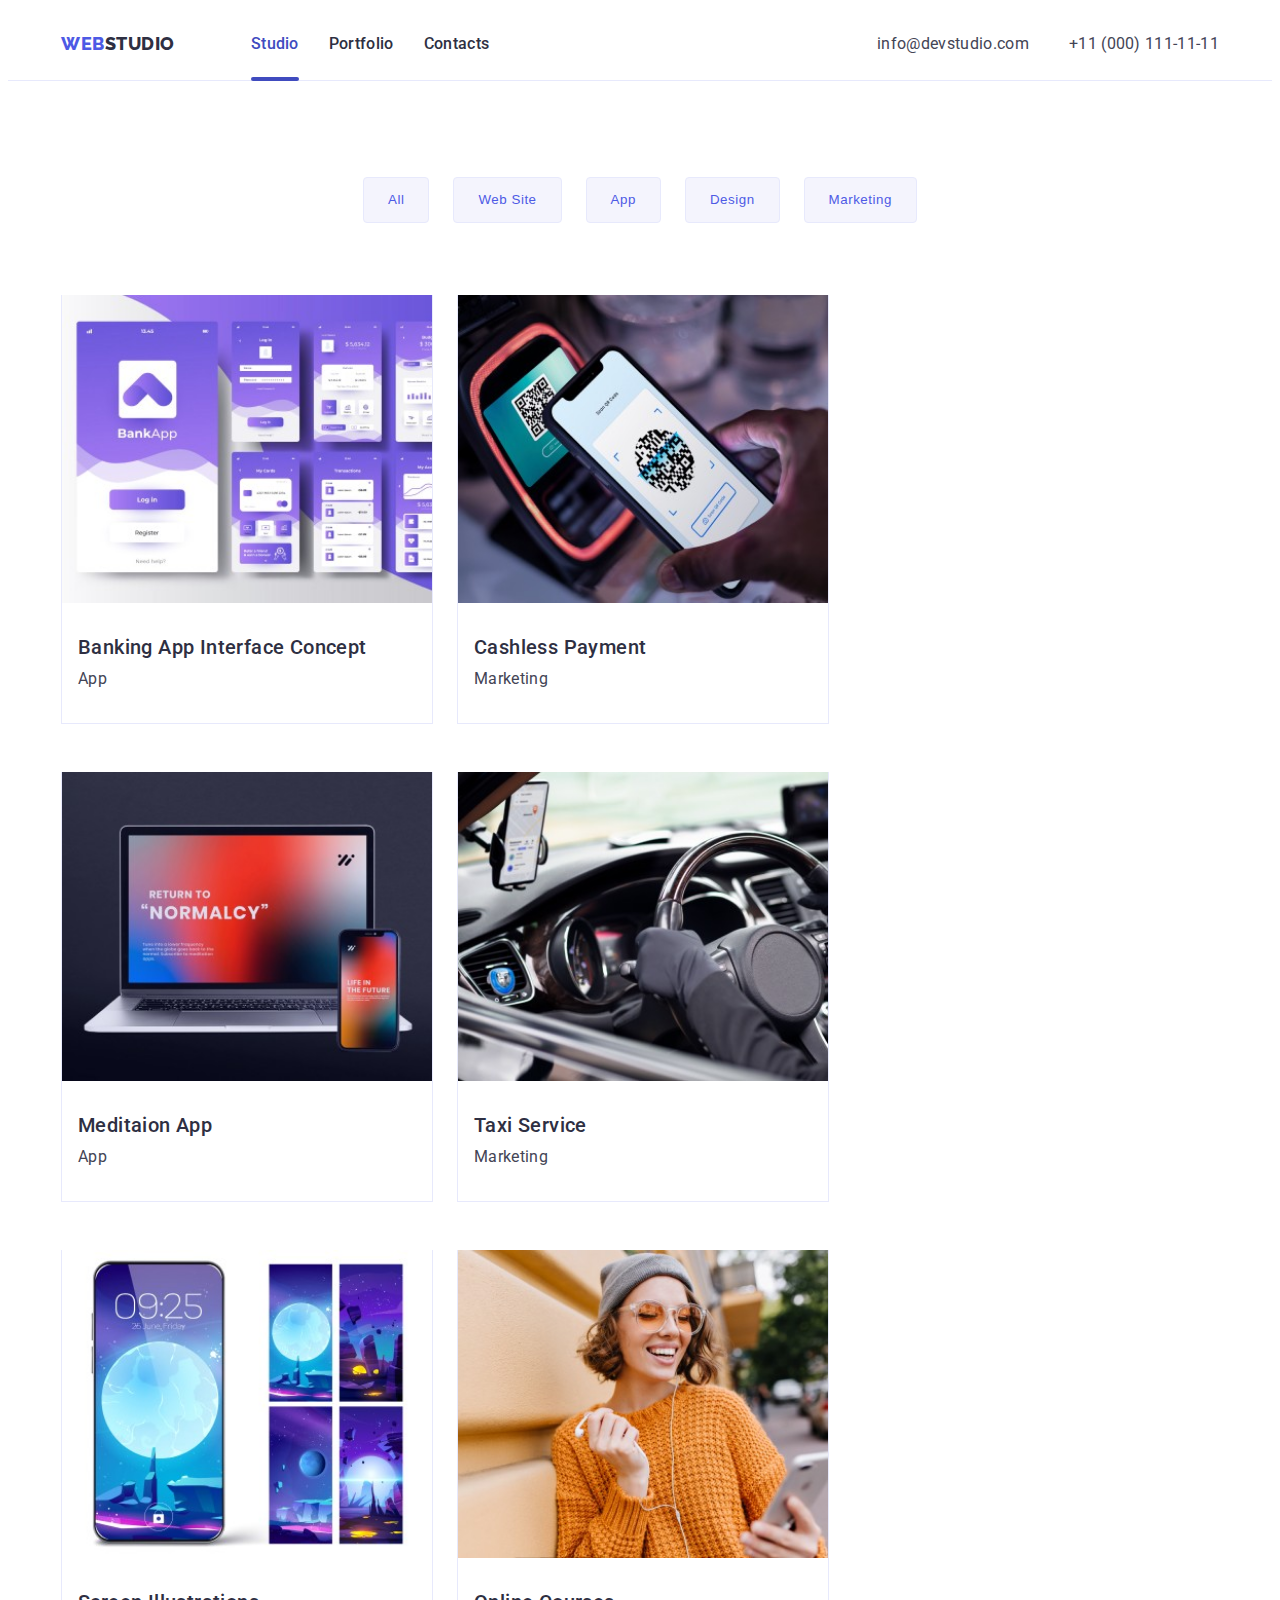
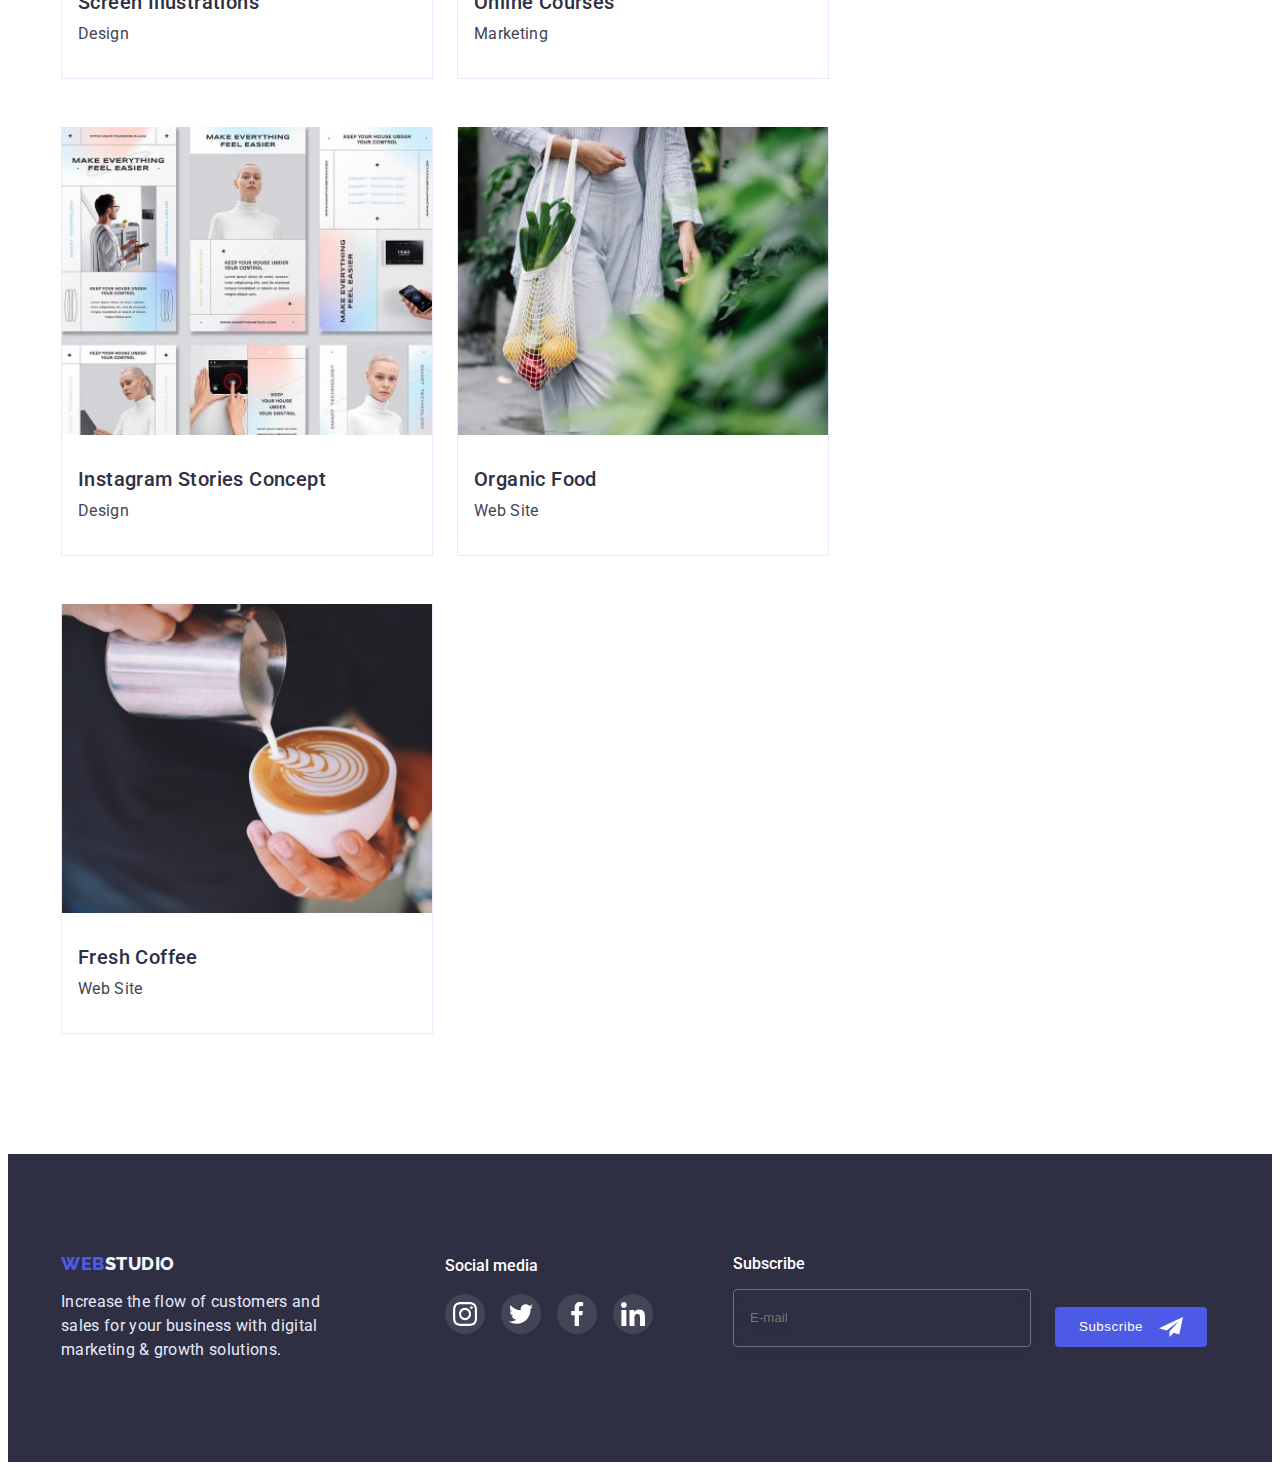
==== commit c444a5c8: "adaptive/responsive" ====
--- a/portfolio.html
+++ b/portfolio.html
@@ -98,19 +98,29 @@
                 <div class="portfolio-card-thumb">
                   <img
                     class="portfolio-img"
-                    src="./images/row-images/row-1/img-1.jpg"
+                    srcset="
+                      ./images/row-images/img-1_356.jpg 356w,
+                      ./images/row-images/img-1_360.jpg 360w,
+                      ./images/row-images/img-1_396.jpg 396w,
+                      ./images/row-images/img-1_712.jpg 712w,
+                      ./images/row-images/img-1_720.jpg 720w,
+                      ./images/row-images/img-1_792.jpg 792w
+                    "
+                    sizes="(min-width: 1200px) 360px, (min-width: 768px) 356px, (min-width: 480px) 396px, 100vw"
+                    src="./images/row-images/img-1.jpg"
                     alt="Pages of bank app interface"
-                    width="360"
-                    height="300"
-                  />
-                  <p class="overlay-text text">
-                    14 Stylish and User-Friendly App Design Concepts · Task
-                    Manager App · Calorie Tracker App · Exotic Fruit Ecommerce
-                    App · Cloud Storage App
-                  </p>
-                </div>
-                <div class="portfolio-card-content">
-                  <h2 class="portfolio-card-heading section-subtitle">
+                    width="396"
+                    height="300"
+                    loading="lazy"
+                  />
+                  <p class="overlay-text text">
+                    14 Stylish and User-Friendly App Design Concepts · Task
+                    Manager App · Calorie Tracker App · Exotic Fruit Ecommerce
+                    App · Cloud Storage App
+                  </p>
+                </div>
+                <div class="portfolio-card-content">
+                  <h2 class="portfolio-card-heading">
                     Banking App Interface Concept
                   </h2>
                   <p class="portfolio-card-text text">App</p>
@@ -122,21 +132,29 @@
                 <div class="portfolio-card-thumb">
                   <img
                     class="portfolio-img"
-                    src="./images/row-images/row-1/img-2.jpg"
+                    srcset="
+                      ./images/row-images/img-2_356.jpg 356w,
+                      ./images/row-images/img-2_360.jpg 360w,
+                      ./images/row-images/img-2_396.jpg 396w,
+                      ./images/row-images/img-2_712.jpg 712w,
+                      ./images/row-images/img-2_720.jpg 720w,
+                      ./images/row-images/img-2_792.jpg 792w
+                    "
+                    sizes="(min-width: 1200px) 360px, (min-width: 768px) 356px, (min-width: 480px) 396px, 100vw"
+                    src="./images/row-images/img-2.jpg"
                     alt="Smartphone"
-                    width="360"
-                    height="300"
-                  />
-                  <p class="overlay-text text">
-                    14 Stylish and User-Friendly App Design Concepts · Task
-                    Manager App · Calorie Tracker App · Exotic Fruit Ecommerce
-                    App · Cloud Storage App
-                  </p>
-                </div>
-                <div class="portfolio-card-content">
-                  <h2 class="portfolio-card-heading section-subtitle">
-                    Cashless Payment
-                  </h2>
+                    width="396"
+                    height="300"
+                    loading="lazy"
+                  />
+                  <p class="overlay-text text">
+                    14 Stylish and User-Friendly App Design Concepts · Task
+                    Manager App · Calorie Tracker App · Exotic Fruit Ecommerce
+                    App · Cloud Storage App
+                  </p>
+                </div>
+                <div class="portfolio-card-content">
+                  <h2 class="portfolio-card-heading">Cashless Payment</h2>
                   <p class="portfolio-card-text text">Marketing</p>
                 </div>
               </a>
@@ -146,21 +164,29 @@
                 <div class="portfolio-card-thumb">
                   <img
                     class="portfolio-img"
-                    src="./images/row-images/row-1/img-3.jpg"
+                    srcset="
+                      ./images/row-images/img-3_356.jpg 356w,
+                      ./images/row-images/img-3_360.jpg 360w,
+                      ./images/row-images/img-3_396.jpg 396w,
+                      ./images/row-images/img-3_712.jpg 712w,
+                      ./images/row-images/img-3_720.jpg 720w,
+                      ./images/row-images/img-3_792.jpg 792w
+                    "
+                    sizes="(min-width: 1200px) 360px, (min-width: 768px) 356px, (min-width: 480px) 396px, 100vw"
+                    src="./images/row-images/img-3.jpg"
                     alt="Notebook"
-                    width="360"
-                    height="300"
-                  />
-                  <p class="overlay-text text">
-                    14 Stylish and User-Friendly App Design Concepts · Task
-                    Manager App · Calorie Tracker App · Exotic Fruit Ecommerce
-                    App · Cloud Storage App
-                  </p>
-                </div>
-                <div class="portfolio-card-content">
-                  <h2 class="portfolio-card-heading section-subtitle">
-                    Meditaion App
-                  </h2>
+                    width="396"
+                    height="300"
+                    loading="lazy"
+                  />
+                  <p class="overlay-text text">
+                    14 Stylish and User-Friendly App Design Concepts · Task
+                    Manager App · Calorie Tracker App · Exotic Fruit Ecommerce
+                    App · Cloud Storage App
+                  </p>
+                </div>
+                <div class="portfolio-card-content">
+                  <h2 class="portfolio-card-heading">Meditaion App</h2>
                   <p class="portfolio-card-text text">App</p>
                 </div>
               </a>
@@ -170,21 +196,29 @@
                 <div class="portfolio-card-thumb">
                   <img
                     class="portfolio-img"
-                    src="./images/row-images/row-2/img-1.jpg"
+                    srcset="
+                      ./images/row-images/img-4_356.jpg 356w,
+                      ./images/row-images/img-4_360.jpg 360w,
+                      ./images/row-images/img-4_396.jpg 396w,
+                      ./images/row-images/img-4_712.jpg 712w,
+                      ./images/row-images/img-4_720.jpg 720w,
+                      ./images/row-images/img-4_792.jpg 792w
+                    "
+                    sizes="(min-width: 1200px) 360px, (min-width: 768px) 356px, (min-width: 480px) 396px, 100vw"
+                    src="./images/row-images/img-4.jpg"
                     alt="The front panel of the car"
-                    width="360"
-                    height="300"
-                  />
-                  <p class="overlay-text text">
-                    14 Stylish and User-Friendly App Design Concepts · Task
-                    Manager App · Calorie Tracker App · Exotic Fruit Ecommerce
-                    App · Cloud Storage App
-                  </p>
-                </div>
-                <div class="portfolio-card-content">
-                  <h2 class="portfolio-card-heading section-subtitle">
-                    Taxi Service
-                  </h2>
+                    width="396"
+                    height="300"
+                    loading="lazy"
+                  />
+                  <p class="overlay-text text">
+                    14 Stylish and User-Friendly App Design Concepts · Task
+                    Manager App · Calorie Tracker App · Exotic Fruit Ecommerce
+                    App · Cloud Storage App
+                  </p>
+                </div>
+                <div class="portfolio-card-content">
+                  <h2 class="portfolio-card-heading">Taxi Service</h2>
                   <p class="portfolio-card-text text">Marketing</p>
                 </div>
               </a>
@@ -194,21 +228,29 @@
                 <div class="portfolio-card-thumb">
                   <img
                     class="portfolio-img"
-                    src="./images/row-images/row-2/img-2.jpg"
+                    srcset="
+                      ./images/row-images/img-5_356.jpg 356w,
+                      ./images/row-images/img-5_360.jpg 360w,
+                      ./images/row-images/img-5_396.jpg 396w,
+                      ./images/row-images/img-5_712.jpg 712w,
+                      ./images/row-images/img-5_720.jpg 720w,
+                      ./images/row-images/img-5_792.jpg 792w
+                    "
+                    sizes="(min-width: 1200px) 360px, (min-width: 768px) 356px, (min-width: 480px) 396px, 100vw"
+                    src="./images/row-images/img-5.jpg"
                     alt="Screen themes"
-                    width="360"
-                    height="300"
-                  />
-                  <p class="overlay-text text">
-                    14 Stylish and User-Friendly App Design Concepts · Task
-                    Manager App · Calorie Tracker App · Exotic Fruit Ecommerce
-                    App · Cloud Storage App
-                  </p>
-                </div>
-                <div class="portfolio-card-content">
-                  <h2 class="portfolio-card-heading section-subtitle">
-                    Screen Illustrations
-                  </h2>
+                    width="396"
+                    height="300"
+                    loading="lazy"
+                  />
+                  <p class="overlay-text text">
+                    14 Stylish and User-Friendly App Design Concepts · Task
+                    Manager App · Calorie Tracker App · Exotic Fruit Ecommerce
+                    App · Cloud Storage App
+                  </p>
+                </div>
+                <div class="portfolio-card-content">
+                  <h2 class="portfolio-card-heading">Screen Illustrations</h2>
                   <p class="portfolio-card-text text">Design</p>
                 </div>
               </a>
@@ -218,21 +260,29 @@
                 <div class="portfolio-card-thumb">
                   <img
                     class="portfolio-img"
-                    src="./images/row-images/row-2/img-3.jpg"
+                    srcset="
+                      ./images/row-images/img-6_356.jpg 356w,
+                      ./images/row-images/img-6_360.jpg 360w,
+                      ./images/row-images/img-6_396.jpg 396w,
+                      ./images/row-images/img-6_712.jpg 712w,
+                      ./images/row-images/img-6_720.jpg 720w,
+                      ./images/row-images/img-6_792.jpg 792w
+                    "
+                    sizes="(min-width: 1200px) 360px, (min-width: 768px) 356px, (min-width: 480px) 396px, 100vw"
+                    src="./images/row-images/img-6.jpg"
                     alt="Girl"
-                    width="360"
-                    height="300"
-                  />
-                  <p class="overlay-text text">
-                    14 Stylish and User-Friendly App Design Concepts · Task
-                    Manager App · Calorie Tracker App · Exotic Fruit Ecommerce
-                    App · Cloud Storage App
-                  </p>
-                </div>
-                <div class="portfolio-card-content">
-                  <h2 class="portfolio-card-heading section-subtitle">
-                    Online Courses
-                  </h2>
+                    width="396"
+                    height="300"
+                    loading="lazy"
+                  />
+                  <p class="overlay-text text">
+                    14 Stylish and User-Friendly App Design Concepts · Task
+                    Manager App · Calorie Tracker App · Exotic Fruit Ecommerce
+                    App · Cloud Storage App
+                  </p>
+                </div>
+                <div class="portfolio-card-content">
+                  <h2 class="portfolio-card-heading">Online Courses</h2>
                   <p class="portfolio-card-text text">Marketing</p>
                 </div>
               </a>
@@ -242,19 +292,29 @@
                 <div class="portfolio-card-thumb">
                   <img
                     class="portfolio-img"
-                    src="./images/row-images/row-3/img-1.jpg"
+                    srcset="
+                      ./images/row-images/img-7_356.jpg 356w,
+                      ./images/row-images/img-7_360.jpg 360w,
+                      ./images/row-images/img-7_396.jpg 396w,
+                      ./images/row-images/img-7_712.jpg 712w,
+                      ./images/row-images/img-7_720.jpg 720w,
+                      ./images/row-images/img-7_792.jpg 792w
+                    "
+                    sizes="(min-width: 1200px) 360px, (min-width: 768px) 356px, (min-width: 480px) 396px, 100vw"
+                    src="./images/row-images/img-7.jpg"
                     alt="Instagram Stories Concept"
-                    width="360"
-                    height="300"
-                  />
-                  <p class="overlay-text text">
-                    14 Stylish and User-Friendly App Design Concepts · Task
-                    Manager App · Calorie Tracker App · Exotic Fruit Ecommerce
-                    App · Cloud Storage App
-                  </p>
-                </div>
-                <div class="portfolio-card-content">
-                  <h2 class="portfolio-card-heading section-subtitle">
+                    width="396"
+                    height="300"
+                    loading="lazy"
+                  />
+                  <p class="overlay-text text">
+                    14 Stylish and User-Friendly App Design Concepts · Task
+                    Manager App · Calorie Tracker App · Exotic Fruit Ecommerce
+                    App · Cloud Storage App
+                  </p>
+                </div>
+                <div class="portfolio-card-content">
+                  <h2 class="portfolio-card-heading">
                     Instagram Stories Concept
                   </h2>
                   <p class="portfolio-card-text text">Design</p>
@@ -266,21 +326,29 @@
                 <div class="portfolio-card-thumb">
                   <img
                     class="portfolio-img"
-                    src="./images/row-images/row-3/img-2.jpg"
+                    srcset="
+                      ./images/row-images/img-8_356.jpg 356w,
+                      ./images/row-images/img-8_360.jpg 360w,
+                      ./images/row-images/img-8_396.jpg 396w,
+                      ./images/row-images/img-8_712.jpg 712w,
+                      ./images/row-images/img-8_720.jpg 720w,
+                      ./images/row-images/img-8_792.jpg 792w
+                    "
+                    sizes="(min-width: 1200px) 360px, (min-width: 768px) 356px, (min-width: 480px) 396px, 100vw"
+                    src="./images/row-images/img-8.jpg"
                     alt="Woman with groceries"
-                    width="360"
-                    height="300"
-                  />
-                  <p class="overlay-text text">
-                    14 Stylish and User-Friendly App Design Concepts · Task
-                    Manager App · Calorie Tracker App · Exotic Fruit Ecommerce
-                    App · Cloud Storage App
-                  </p>
-                </div>
-                <div class="portfolio-card-content">
-                  <h2 class="portfolio-card-heading section-subtitle">
-                    Organic Food
-                  </h2>
+                    width="396"
+                    height="300"
+                    loading="lazy"
+                  />
+                  <p class="overlay-text text">
+                    14 Stylish and User-Friendly App Design Concepts · Task
+                    Manager App · Calorie Tracker App · Exotic Fruit Ecommerce
+                    App · Cloud Storage App
+                  </p>
+                </div>
+                <div class="portfolio-card-content">
+                  <h2 class="portfolio-card-heading">Organic Food</h2>
                   <p class="portfolio-card-text text">Web Site</p>
                 </div>
               </a>
@@ -290,21 +358,29 @@
                 <div class="portfolio-card-thumb">
                   <img
                     class="portfolio-img"
-                    src="./images/row-images/row-3/img-3.jpg"
+                    srcset="
+                      ./images/row-images/img-9_356.jpg 356w,
+                      ./images/row-images/img-9_360.jpg 360w,
+                      ./images/row-images/img-9_396.jpg 396w,
+                      ./images/row-images/img-9_712.jpg 712w,
+                      ./images/row-images/img-9_720.jpg 720w,
+                      ./images/row-images/img-9_792.jpg 792w
+                    "
+                    sizes="(min-width: 1200px) 360px, (min-width: 768px) 356px, (min-width: 480px) 396px, 100vw"
+                    src="./images/row-images/img-9.jpg"
                     alt="Latte art"
-                    width="360"
-                    height="300"
-                  />
-                  <p class="overlay-text text">
-                    14 Stylish and User-Friendly App Design Concepts · Task
-                    Manager App · Calorie Tracker App · Exotic Fruit Ecommerce
-                    App · Cloud Storage App
-                  </p>
-                </div>
-                <div class="portfolio-card-content">
-                  <h2 class="portfolio-card-heading section-subtitle">
-                    Fresh Coffee
-                  </h2>
+                    width="396"
+                    height="300"
+                    loading="lazy"
+                  />
+                  <p class="overlay-text text">
+                    14 Stylish and User-Friendly App Design Concepts · Task
+                    Manager App · Calorie Tracker App · Exotic Fruit Ecommerce
+                    App · Cloud Storage App
+                  </p>
+                </div>
+                <div class="portfolio-card-content">
+                  <h2 class="portfolio-card-heading">Fresh Coffee</h2>
                   <p class="portfolio-card-text text">Web Site</p>
                 </div>
               </a>
--- a/css/style.css
+++ b/css/style.css
@@ -1325,22 +1325,63 @@
   |============================
 */
 
+/**
+  |============================
+  | 
+
+  @media screen and (min-width: 768px) {
+}
+
+@media screen and (min-width: 1200px) {
+}
+  |============================
+*/
+
 .filters-menu {
-  padding-top: 96px;
-}
-
-@media screen and (min-width: ) {
+  padding-top: 48px;
+}
+
+@media screen and (min-width: 768px) {
+  .filters-menu {
+    padding-top: 64px;
+  }
+}
+
+@media screen and (min-width: 1200px) {
+  .filters-menu {
+    padding-top: 96px;
+  }
 }
 
 .filters-list {
   display: flex;
-  gap: 24px;
-  justify-content: center;
-  margin-bottom: 72px;
+  column-gap: 24px;
+  row-gap: 16px;
+  margin-bottom: 48px;
+}
+
+@media screen and (max-width: 767px) {
+  .filters-list {
+    flex-wrap: wrap;
+  }
+}
+
+@media screen and (min-width: 768px) {
+  .filters-list {
+    gap: 24px;
+    justify-content: center;
+    margin-bottom: 64px;
+  }
+}
+
+@media screen and (min-width: 1200px) {
+  .filters-list {
+    margin-bottom: 72px;
+  }
 }
 
 .filters-btn {
-  padding: 12px 24px;
+  padding: 8px 16px;
   font-weight: 500;
 
   line-height: 1.5;
@@ -1361,6 +1402,12 @@
     background-color var(--transition-duration)
       var(--transition-timing-function),
     box-shadow var(--transition-duration) var(--transition-timing-function);
+}
+
+@media screen and (min-width: 768px) {
+  .filters-btn {
+    padding: 12px 24px;
+  }
 }
 .filters-btn:hover,
 .filters-btn:focus {
@@ -1377,19 +1424,51 @@
 
   display: flex;
   flex-wrap: wrap;
-  margin-left: calc(-1 * var(--card-set-gap));
-  margin-top: calc(-1 * var(--card-set-gap));
+}
+
+@media screen and (min-width: 768px) {
+  .portfolio-list {
+    margin-left: calc(-1 * var(--card-set-gap));
+    margin-top: calc(-3 * var(--card-set-gap));
+  }
+}
+
+@media screen and (min-width: 1200px) {
+  .portfolio-list {
+    margin-left: calc(-1 * var(--card-set-gap));
+    margin-top: calc(-2 * var(--card-set-gap));
+  }
 }
 
 .portfolio-item {
-  flex-basis: calc(100% / 3 - var(--card-set-gap));
-  margin-left: var(--card-set-gap);
-  margin-top: var(--card-set-gap);
+  flex-basis: 100%;
   border: 1px solid #e7e9fc;
   border-top: none;
 
   transition: box-shadow var(--transition-duration)
     var(--transition-timing-function);
+}
+
+@media screen and (max-width: 767px) {
+  .portfolio-item {
+    margin-bottom: 48px;
+  }
+}
+
+@media screen and (min-width: 768px) {
+  .portfolio-item {
+    flex-basis: calc(100% / 2 - var(--card-set-gap));
+    margin-left: var(--card-set-gap);
+    margin-top: calc(3 * var(--card-set-gap));
+  }
+}
+
+@media screen and (min-width: 1200px) {
+  .portfolio-item {
+    flex-basis: calc(100% / 3 - var(--card-set-gap));
+    margin-left: var(--card-set-gap);
+    margin-top: calc(2 * var(--card-set-gap));
+  }
 }
 
 .portfolio-item:hover {
@@ -1402,6 +1481,14 @@
 }
 
 .portfolio-card-heading {
+  font-weight: 500;
+  font-size: 20px;
+  line-height: 1.2;
+
+  letter-spacing: 0.02em;
+
+  color: var(--dark);
+
   margin-bottom: 8px;
 }
 
